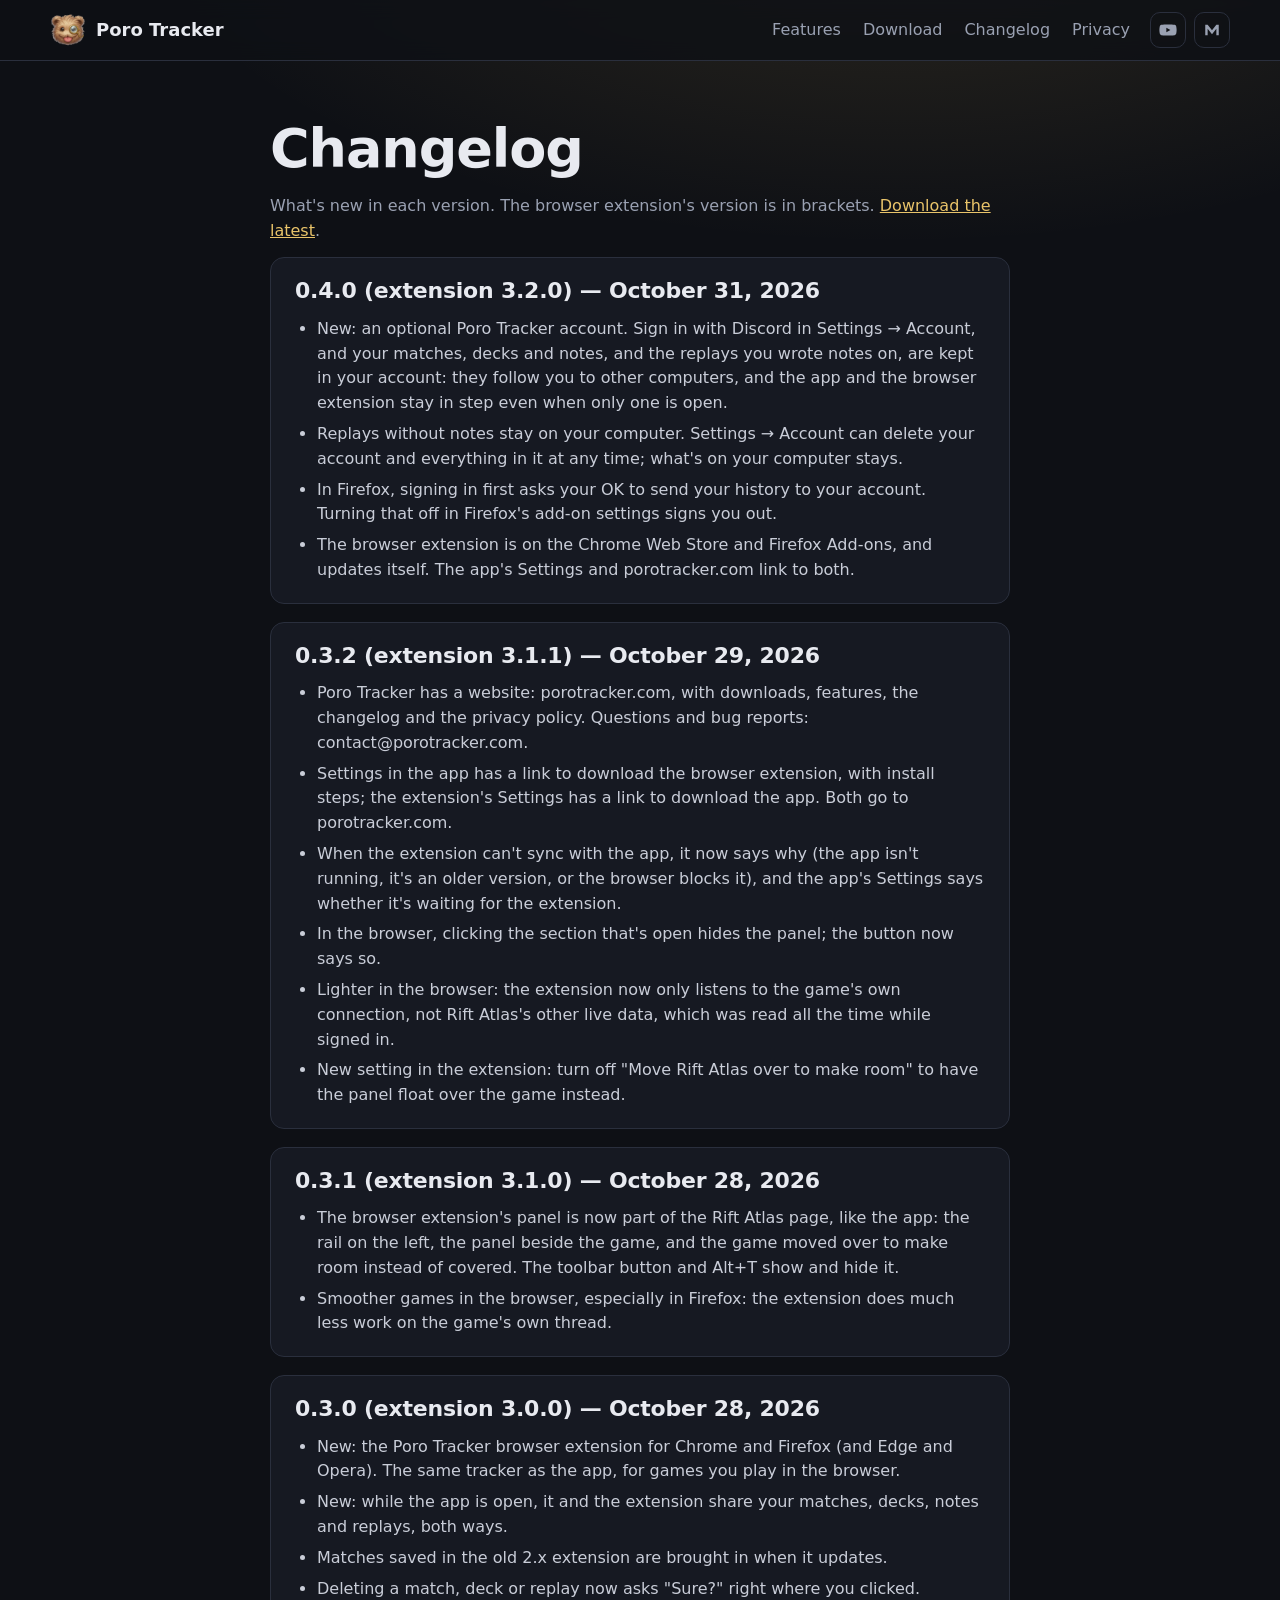
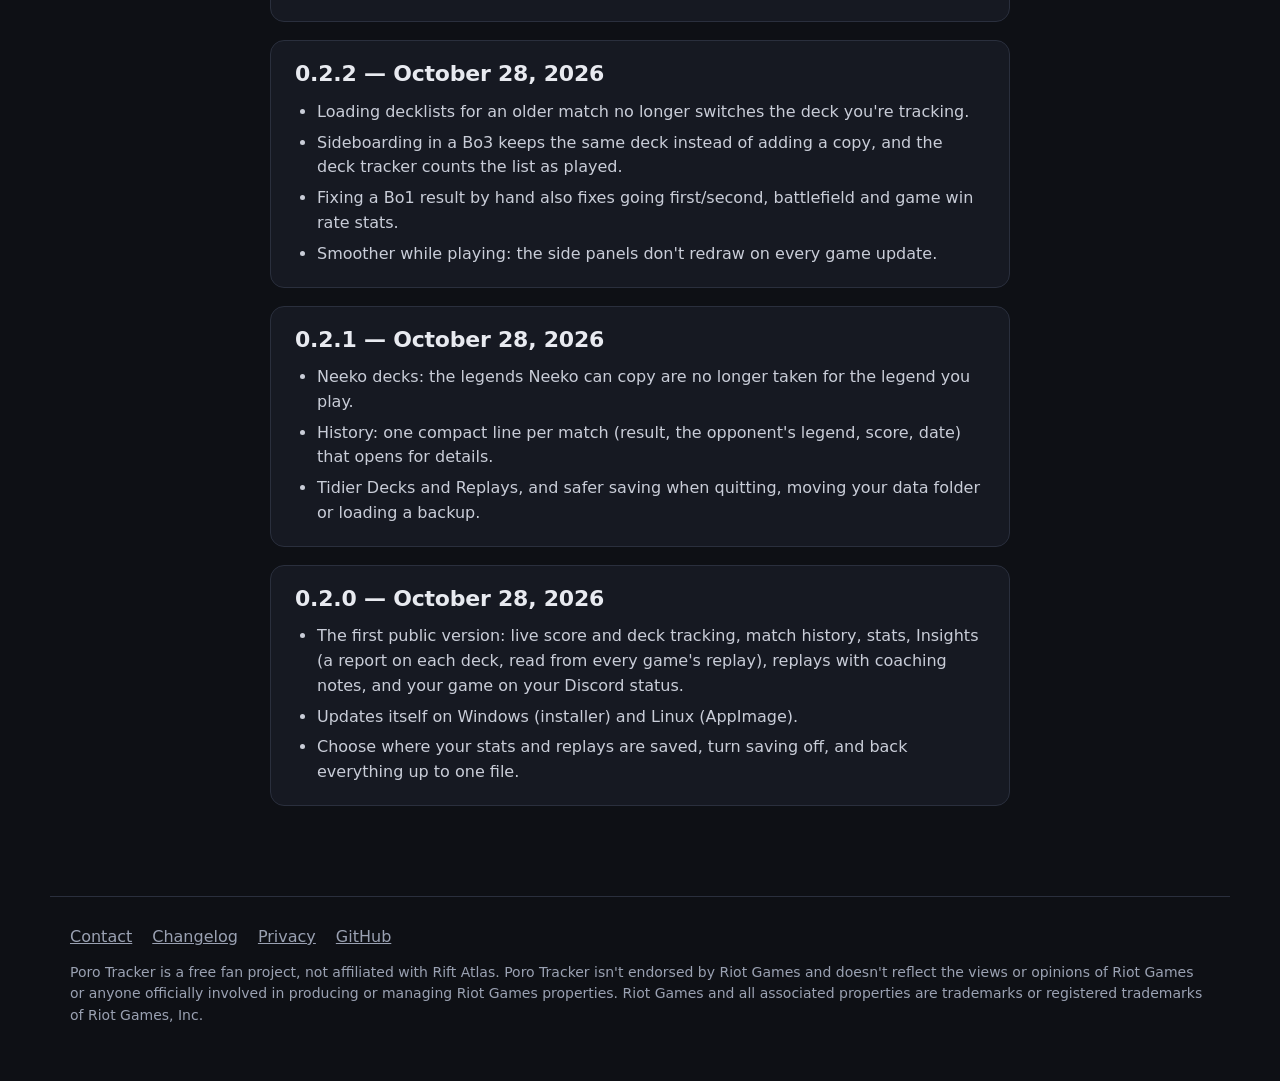
==== changelog.html @ f47eb981 "Website" ====
<!doctype html>
<html lang="en">
  <head>
    <meta charset="UTF-8" />
    <meta name="viewport" content="width=device-width, initial-scale=1" />
    <title>Changelog · Poro Tracker</title>
    <meta name="description" content="What's new in each version of Poro Tracker." />
    <link rel="icon" href="images/favicon.png" />
    <link rel="stylesheet" href="styles.css" />
  </head>
  <body>
    <header class="top">
  <a class="brand" href="./"><img src="images/logo.png" alt="" width="36" height="36" /> Poro Tracker</a>
  <nav aria-label="Site">
    <a href="./#features">Features</a>
    <a href="./#download">Download</a>
    <a href="changelog.html">Changelog</a>
    <a href="privacy.html">Privacy</a>
  </nav>
  <div class="socials">
    <a class="social youtube" href="https://www.youtube.com/@Noobby" target="_blank" rel="noopener" title="YouTube" aria-label="YouTube">
      <svg viewBox="0 0 24 24" aria-hidden="true"><path d="M23 7.2a3 3 0 0 0-2.1-2.1C19 4.6 12 4.6 12 4.6s-7 0-8.9.5A3 3 0 0 0 1 7.2 31 31 0 0 0 .5 12a31 31 0 0 0 .5 4.8 3 3 0 0 0 2.1 2.1c1.9.5 8.9.5 8.9.5s7 0 8.9-.5a3 3 0 0 0 2.1-2.1 31 31 0 0 0 .5-4.8 31 31 0 0 0-.5-4.8ZM9.8 15.1V8.9l5.4 3.1-5.4 3.1Z" /></svg>
    </a>
    <a class="social metafy" href="https://metafy.gg/@noobby" target="_blank" rel="noopener" title="Metafy" aria-label="Metafy">
      <svg viewBox="0 0 24 24" aria-hidden="true"><path d="M3 19V5h3.2L12 12.4 17.8 5H21v14h-3.2v-8.6L12 17.6l-5.8-7.2V19H3Z" /></svg>
    </a>
  </div>
</header>
    <main>
      <section class="page">
        <h1>Changelog</h1>
        <p class="muted">What's new in each version. The browser extension's version is in brackets. <a href="./#download">Download the latest</a>.</p>
        <article class="release"><h2>0.4.0 (extension 3.2.0) — October 31, 2026</h2><ul><li>New: an optional Poro Tracker account. Sign in with Discord in Settings → Account, and your matches, decks and notes, and the replays you wrote notes on, are kept in your account: they follow you to other computers, and the app and the browser extension stay in step even when only one is open.</li><li>Replays without notes stay on your computer. Settings → Account can delete your account and everything in it at any time; what's on your computer stays.</li><li>In Firefox, signing in first asks your OK to send your history to your account. Turning that off in Firefox's add-on settings signs you out.</li><li>The browser extension is on the Chrome Web Store and Firefox Add-ons, and updates itself. The app's Settings and porotracker.com link to both.</li></ul></article>
        <article class="release"><h2>0.3.2 (extension 3.1.1) — October 29, 2026</h2><ul><li>Poro Tracker has a website: porotracker.com, with downloads, features, the changelog and the privacy policy. Questions and bug reports: contact@porotracker.com.</li><li>Settings in the app has a link to download the browser extension, with install steps; the extension's Settings has a link to download the app. Both go to porotracker.com.</li><li>When the extension can't sync with the app, it now says why (the app isn't running, it's an older version, or the browser blocks it), and the app's Settings says whether it's waiting for the extension.</li><li>In the browser, clicking the section that's open hides the panel; the button now says so.</li><li>Lighter in the browser: the extension now only listens to the game's own connection, not Rift Atlas's other live data, which was read all the time while signed in.</li><li>New setting in the extension: turn off "Move Rift Atlas over to make room" to have the panel float over the game instead.</li></ul></article>
        <article class="release"><h2>0.3.1 (extension 3.1.0) — October 28, 2026</h2><ul><li>The browser extension's panel is now part of the Rift Atlas page, like the app: the rail on the left, the panel beside the game, and the game moved over to make room instead of covered. The toolbar button and Alt+T show and hide it.</li><li>Smoother games in the browser, especially in Firefox: the extension does much less work on the game's own thread.</li></ul></article>
        <article class="release"><h2>0.3.0 (extension 3.0.0) — October 28, 2026</h2><ul><li>New: the Poro Tracker browser extension for Chrome and Firefox (and Edge and Opera). The same tracker as the app, for games you play in the browser.</li><li>New: while the app is open, it and the extension share your matches, decks, notes and replays, both ways.</li><li>Matches saved in the old 2.x extension are brought in when it updates.</li><li>Deleting a match, deck or replay now asks "Sure?" right where you clicked.</li></ul></article>
        <article class="release"><h2>0.2.2 — October 28, 2026</h2><ul><li>Loading decklists for an older match no longer switches the deck you're tracking.</li><li>Sideboarding in a Bo3 keeps the same deck instead of adding a copy, and the deck tracker counts the list as played.</li><li>Fixing a Bo1 result by hand also fixes going first/second, battlefield and game win rate stats.</li><li>Smoother while playing: the side panels don't redraw on every game update.</li></ul></article>
        <article class="release"><h2>0.2.1 — October 28, 2026</h2><ul><li>Neeko decks: the legends Neeko can copy are no longer taken for the legend you play.</li><li>History: one compact line per match (result, the opponent's legend, score, date) that opens for details.</li><li>Tidier Decks and Replays, and safer saving when quitting, moving your data folder or loading a backup.</li></ul></article>
        <article class="release"><h2>0.2.0 — October 28, 2026</h2><ul><li>The first public version: live score and deck tracking, match history, stats, Insights (a report on each deck, read from every game's replay), replays with coaching notes, and your game on your Discord status.</li><li>Updates itself on Windows (installer) and Linux (AppImage).</li><li>Choose where your stats and replays are saved, turn saving off, and back everything up to one file.</li></ul></article>
      </section>
    </main>
    <footer>
  <nav aria-label="Footer">
    <a href="mailto:contact@porotracker.com">Contact</a>
  <a href="changelog.html">Changelog</a>
    <a href="privacy.html">Privacy</a>
    <a href="https://github.com/NoobbyTV/poro-tracker-releases/releases/latest" target="_blank" rel="noopener">GitHub</a>
  </nav>
  <p class="small muted">
    Poro Tracker is a free fan project, not affiliated with Rift Atlas. Poro Tracker isn't endorsed by Riot Games and doesn't reflect the views or opinions of
    Riot Games or anyone officially involved in producing or managing Riot Games properties. Riot Games and all associated properties are trademarks or
    registered trademarks of Riot Games, Inc.
  </p>
</footer>
  </body>
</html>
---- styles.css ----
/* Poro Tracker's website: the app's dark and gold look. */

:root {
  color-scheme: dark;
  --bg: #0e1015;
  --panel: #161922;
  --raised: #1d212c;
  --border: #2a2f3d;
  --text: #e8eaf0;
  --muted: #9aa1b2;
  --accent: #d8b25a;
  --accent-strong: #e9c46a;
  --accent-ink: #1a1408;
  --win: #5cc28b;
  --youtube: #ff3b3b;
  --radius: 14px;
  --width: 1180px;
  font-family: "Segoe UI", system-ui, -apple-system, sans-serif;
  font-size: 16px;
  line-height: 1.55;
  color: var(--text);
}

* {
  box-sizing: border-box;
}

body {
  margin: 0;
  background:
    radial-gradient(1100px 520px at 70% -120px, color-mix(in srgb, var(--accent) 16%, transparent), transparent 70%),
    var(--bg);
}

a {
  color: var(--accent-strong);
}

h1,
h2,
h3 {
  line-height: 1.2;
  margin: 0 0 12px;
}

h1 {
  font-size: clamp(34px, 5vw, 54px);
  letter-spacing: -0.02em;
}

h2 {
  font-size: clamp(26px, 3.4vw, 36px);
  letter-spacing: -0.01em;
}

h3 {
  font-size: 22px;
}

p {
  margin: 0 0 14px;
}

.muted {
  color: var(--muted);
}

.small {
  font-size: 14px;
}

.center {
  text-align: center;
}

code {
  font-size: 0.92em;
  padding: 1px 5px;
  border-radius: 5px;
  background: var(--raised);
}

/* ---- Header ---- */

.top {
  position: sticky;
  top: 0;
  z-index: 10;
  display: flex;
  align-items: center;
  gap: 20px;
  padding: 12px max(20px, calc((100vw - var(--width)) / 2));
  background: color-mix(in srgb, var(--bg) 82%, transparent);
  backdrop-filter: blur(10px);
  border-bottom: 1px solid var(--border);
}

.brand {
  display: flex;
  align-items: center;
  gap: 10px;
  color: var(--text);
  font-weight: 700;
  font-size: 18px;
  text-decoration: none;
}

.top nav {
  display: flex;
  gap: 22px;
  margin-left: auto;
}

.top nav a {
  color: var(--muted);
  text-decoration: none;
}

.top nav a:hover {
  color: var(--text);
}

.socials {
  display: flex;
  gap: 8px;
}

.social {
  display: grid;
  place-items: center;
  width: 36px;
  height: 36px;
  border-radius: 10px;
  border: 1px solid var(--border);
  color: var(--muted);
}

.social svg {
  width: 18px;
  height: 18px;
  fill: currentColor;
}

.social.youtube:hover {
  color: var(--youtube);
  border-color: var(--youtube);
}

.social.metafy:hover {
  color: var(--accent-strong);
  border-color: var(--accent);
}

main > section,
footer {
  max-width: var(--width);
  margin: 0 auto;
  padding: 0 20px;
}

/* ---- Buttons ---- */

.button {
  display: inline-flex;
  align-items: center;
  justify-content: center;
  gap: 8px;
  padding: 11px 20px;
  border-radius: 10px;
  border: 1px solid var(--border);
  color: var(--text);
  background: var(--panel);
  font-weight: 600;
  text-decoration: none;
  transition: border-color 0.15s, background 0.15s;
}

.button:hover {
  border-color: var(--muted);
}

.button.primary {
  background: var(--accent);
  border-color: var(--accent);
  color: var(--accent-ink);
}

.button.primary:hover {
  background: var(--accent-strong);
}

.youtube-button:hover {
  border-color: var(--youtube);
}

.cta {
  display: flex;
  flex-wrap: wrap;
  gap: 12px;
  margin: 22px 0 12px;
}

.text-link {
  display: inline-block;
  margin-top: 10px;
  font-size: 14px;
}

/* ---- Hero ---- */

.hero {
  display: grid;
  grid-template-columns: minmax(0, 0.9fr) minmax(0, 1.1fr);
  gap: 44px;
  align-items: center;
  padding-top: 64px !important;
  padding-bottom: 40px !important;
}

.pill {
  display: inline-block;
  margin-bottom: 18px;
  padding: 4px 12px;
  border-radius: 999px;
  border: 1px solid color-mix(in srgb, var(--accent) 50%, transparent);
  color: var(--accent-strong);
  font-size: 14px;
}

.lead {
  font-size: 18px;
  color: #c9cdd8;
}

.hero-shot {
  margin: 0;
}

.hero-shot img,
.shot {
  display: block;
  max-width: 100%;
  height: auto;
  border-radius: var(--radius);
  border: 1px solid var(--border);
  box-shadow: 0 30px 80px -30px rgba(0, 0, 0, 0.8);
}

.hero-shot img {
  transform: perspective(1400px) rotateY(-6deg);
}

/* ---- Highlights ---- */

.strip {
  display: grid;
  grid-template-columns: repeat(3, 1fr);
  gap: 16px;
  margin-top: 20px !important;
}

.strip > div,
.extras > div {
  display: flex;
  flex-direction: column;
  gap: 4px;
  padding: 18px 20px;
  border-radius: var(--radius);
  border: 1px solid var(--border);
  background: var(--panel);
}

.strip span,
.extras span {
  color: var(--muted);
  font-size: 15px;
}

/* ---- Features ---- */

.features {
  padding-top: 90px !important;
}

.features > h2 {
  text-align: center;
  margin-bottom: 50px;
}

.feature {
  display: grid;
  grid-template-columns: minmax(0, 1fr) auto;
  gap: 48px;
  align-items: center;
  margin-bottom: 80px;
}

.feature.flip {
  grid-template-columns: auto minmax(0, 1fr);
}

.feature.flip .feature-text {
  order: 2;
}

.feature .shot.tall {
  max-height: 560px;
  width: auto;
}

.feature.wide {
  grid-template-columns: 1fr;
  gap: 22px;
}

.feature.wide .feature-text {
  max-width: 760px;
}

.feature ul {
  margin: 0;
  padding-left: 20px;
  color: var(--muted);
}

.feature li + li {
  margin-top: 6px;
}

.extras {
  display: grid;
  grid-template-columns: repeat(4, 1fr);
  gap: 16px;
}

/* ---- Download ---- */

.download {
  padding-top: 90px !important;
  text-align: center;
}

.downloads {
  display: grid;
  grid-template-columns: repeat(4, 1fr);
  gap: 16px;
  margin: 28px 0 20px;
  text-align: left;
}

.dl {
  display: flex;
  flex-direction: column;
  align-items: flex-start;
  padding: 22px;
  border-radius: var(--radius);
  border: 1px solid var(--border);
  background: var(--panel);
}

.dl.yours {
  border-color: color-mix(in srgb, var(--accent) 70%, transparent);
  box-shadow: 0 0 0 1px color-mix(in srgb, var(--accent) 30%, transparent);
}

.dl p {
  color: var(--muted);
}

.dl .button {
  margin: 4px 0 12px;
}

.dl details {
  width: 100%;
  font-size: 14px;
  color: var(--muted);
}

.dl summary {
  cursor: pointer;
  color: var(--accent-strong);
}

.dl ol {
  padding-left: 18px;
  margin: 10px 0 0;
}

.dl .tip {
  margin: 14px 0 0;
  padding-top: 12px;
  border-top: 1px solid var(--border);
}

/* ---- Creator ---- */

.creator {
  display: flex;
  align-items: center;
  gap: 24px;
  margin: 100px auto 0 !important;
  max-width: 760px !important;
  padding: 28px !important;
  border-radius: var(--radius);
  border: 1px solid var(--border);
  background: linear-gradient(135deg, color-mix(in srgb, var(--accent) 10%, var(--panel)), var(--panel));
}

.creator h2 {
  font-size: 26px;
  margin-bottom: 4px;
}

.creator .cta {
  margin: 14px 0 0;
}

/* ---- Text pages (privacy, changelog) ---- */

.page {
  max-width: 780px !important;
  padding-top: 56px !important;
}

.page h2 {
  font-size: 24px;
  margin-top: 36px;
}

.page ul {
  padding-left: 22px;
}

.page li + li {
  margin-top: 6px;
}

.release {
  padding: 20px 24px;
  margin-bottom: 18px;
  border-radius: var(--radius);
  border: 1px solid var(--border);
  background: var(--panel);
}

.release h2 {
  margin-top: 0;
  font-size: 22px;
}

.release ul {
  margin: 0;
  color: #c9cdd8;
}

/* ---- Footer ---- */

footer {
  margin-top: 90px !important;
  padding-top: 28px !important;
  padding-bottom: 40px !important;
  border-top: 1px solid var(--border);
}

footer nav {
  display: flex;
  gap: 20px;
  margin-bottom: 12px;
}

footer nav a {
  color: var(--muted);
}

/* ---- Phones and small windows ---- */

@media (max-width: 960px) {
  .hero,
  .feature,
  .feature.flip {
    grid-template-columns: 1fr;
  }

  .feature.flip .feature-text {
    order: 0;
  }

  .hero-shot img {
    transform: none;
  }

  .feature .shot.tall {
    max-height: 480px;
    justify-self: center;
  }

  .downloads,
  .extras {
    grid-template-columns: repeat(2, 1fr);
  }
}

@media (max-width: 640px) {
  .top {
    flex-wrap: wrap;
    gap: 10px 16px;
  }

  .top nav {
    order: 3;
    width: 100%;
    margin-left: 0;
    gap: 18px;
    overflow-x: auto;
  }

  .socials {
    margin-left: auto;
  }

  .hero {
    padding-top: 36px !important;
  }

  .strip,
  .downloads,
  .extras {
    grid-template-columns: 1fr;
  }

  .creator {
    flex-direction: column;
    align-items: flex-start;
  }
}
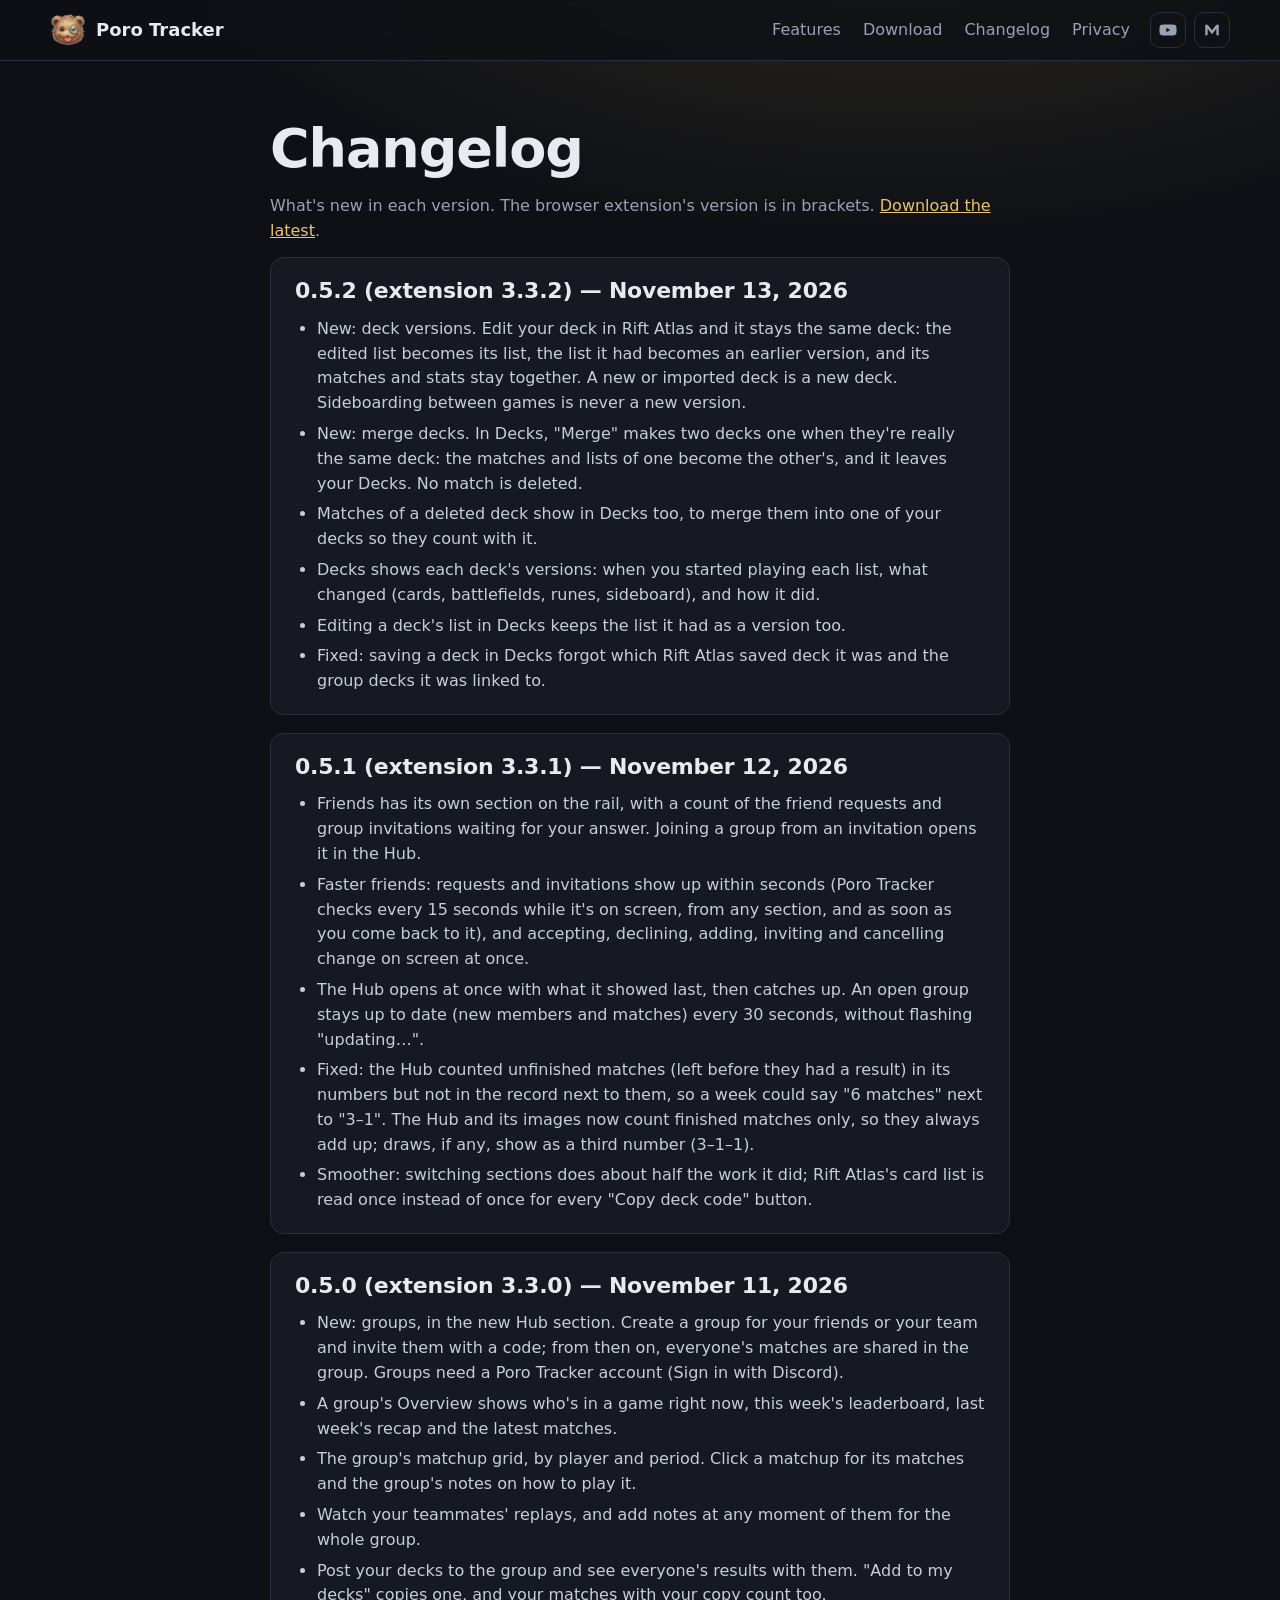
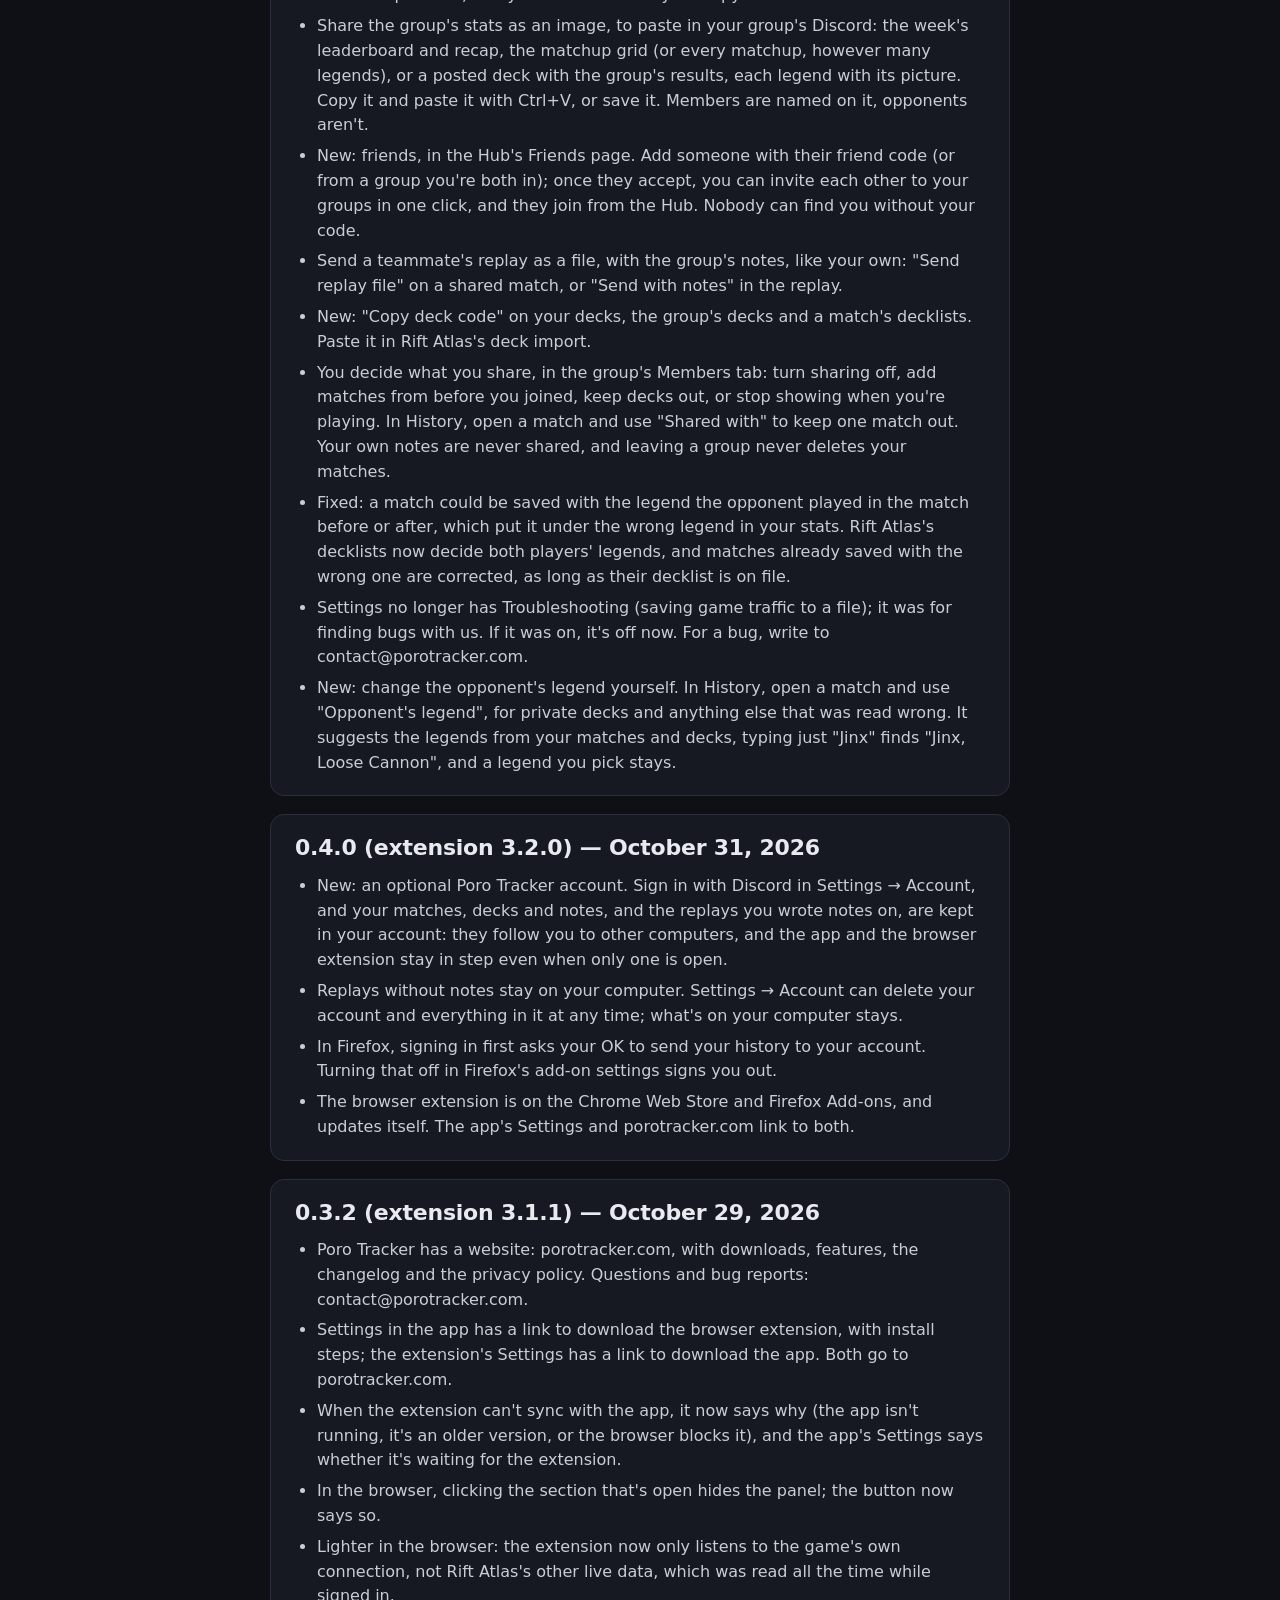
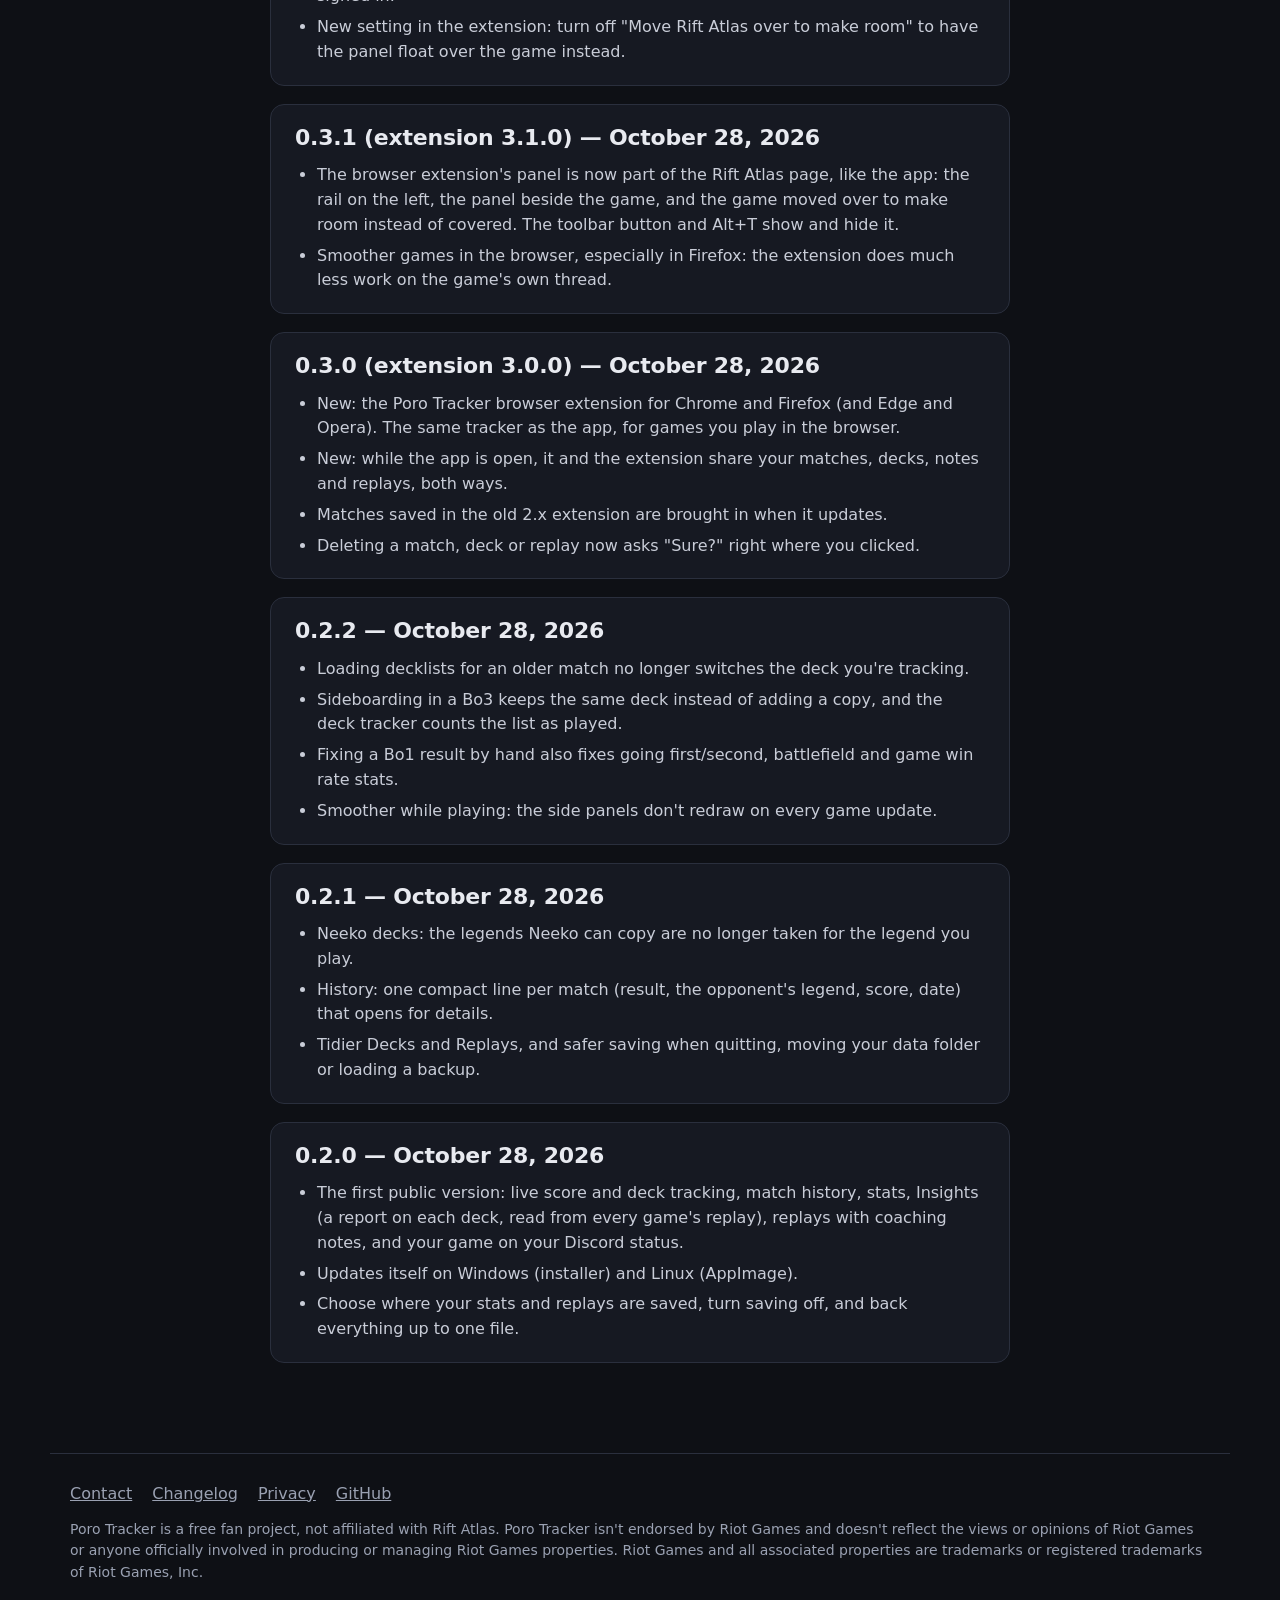
==== commit 35bc2271: "Website" ====
--- a/changelog.html
+++ b/changelog.html
@@ -30,6 +30,9 @@
       <section class="page">
         <h1>Changelog</h1>
         <p class="muted">What's new in each version. The browser extension's version is in brackets. <a href="./#download">Download the latest</a>.</p>
+        <article class="release"><h2>0.5.2 (extension 3.3.2) — November 13, 2026</h2><ul><li>New: deck versions. Edit your deck in Rift Atlas and it stays the same deck: the edited list becomes its list, the list it had becomes an earlier version, and its matches and stats stay together. A new or imported deck is a new deck. Sideboarding between games is never a new version.</li><li>New: merge decks. In Decks, "Merge" makes two decks one when they're really the same deck: the matches and lists of one become the other's, and it leaves your Decks. No match is deleted.</li><li>Matches of a deleted deck show in Decks too, to merge them into one of your decks so they count with it.</li><li>Decks shows each deck's versions: when you started playing each list, what changed (cards, battlefields, runes, sideboard), and how it did.</li><li>Editing a deck's list in Decks keeps the list it had as a version too.</li><li>Fixed: saving a deck in Decks forgot which Rift Atlas saved deck it was and the group decks it was linked to.</li></ul></article>
+        <article class="release"><h2>0.5.1 (extension 3.3.1) — November 12, 2026</h2><ul><li>Friends has its own section on the rail, with a count of the friend requests and group invitations waiting for your answer. Joining a group from an invitation opens it in the Hub.</li><li>Faster friends: requests and invitations show up within seconds (Poro Tracker checks every 15 seconds while it's on screen, from any section, and as soon as you come back to it), and accepting, declining, adding, inviting and cancelling change on screen at once.</li><li>The Hub opens at once with what it showed last, then catches up. An open group stays up to date (new members and matches) every 30 seconds, without flashing "updating…".</li><li>Fixed: the Hub counted unfinished matches (left before they had a result) in its numbers but not in the record next to them, so a week could say "6 matches" next to "3–1". The Hub and its images now count finished matches only, so they always add up; draws, if any, show as a third number (3–1–1).</li><li>Smoother: switching sections does about half the work it did; Rift Atlas's card list is read once instead of once for every "Copy deck code" button.</li></ul></article>
+        <article class="release"><h2>0.5.0 (extension 3.3.0) — November 11, 2026</h2><ul><li>New: groups, in the new Hub section. Create a group for your friends or your team and invite them with a code; from then on, everyone's matches are shared in the group. Groups need a Poro Tracker account (Sign in with Discord).</li><li>A group's Overview shows who's in a game right now, this week's leaderboard, last week's recap and the latest matches.</li><li>The group's matchup grid, by player and period. Click a matchup for its matches and the group's notes on how to play it.</li><li>Watch your teammates' replays, and add notes at any moment of them for the whole group.</li><li>Post your decks to the group and see everyone's results with them. "Add to my decks" copies one, and your matches with your copy count too.</li><li>Share the group's stats as an image, to paste in your group's Discord: the week's leaderboard and recap, the matchup grid (or every matchup, however many legends), or a posted deck with the group's results, each legend with its picture. Copy it and paste it with Ctrl+V, or save it. Members are named on it, opponents aren't.</li><li>New: friends, in the Hub's Friends page. Add someone with their friend code (or from a group you're both in); once they accept, you can invite each other to your groups in one click, and they join from the Hub. Nobody can find you without your code.</li><li>Send a teammate's replay as a file, with the group's notes, like your own: "Send replay file" on a shared match, or "Send with notes" in the replay.</li><li>New: "Copy deck code" on your decks, the group's decks and a match's decklists. Paste it in Rift Atlas's deck import.</li><li>You decide what you share, in the group's Members tab: turn sharing off, add matches from before you joined, keep decks out, or stop showing when you're playing. In History, open a match and use "Shared with" to keep one match out. Your own notes are never shared, and leaving a group never deletes your matches.</li><li>Fixed: a match could be saved with the legend the opponent played in the match before or after, which put it under the wrong legend in your stats. Rift Atlas's decklists now decide both players' legends, and matches already saved with the wrong one are corrected, as long as their decklist is on file.</li><li>Settings no longer has Troubleshooting (saving game traffic to a file); it was for finding bugs with us. If it was on, it's off now. For a bug, write to contact@porotracker.com.</li><li>New: change the opponent's legend yourself. In History, open a match and use "Opponent's legend", for private decks and anything else that was read wrong. It suggests the legends from your matches and decks, typing just "Jinx" finds "Jinx, Loose Cannon", and a legend you pick stays.</li></ul></article>
         <article class="release"><h2>0.4.0 (extension 3.2.0) — October 31, 2026</h2><ul><li>New: an optional Poro Tracker account. Sign in with Discord in Settings → Account, and your matches, decks and notes, and the replays you wrote notes on, are kept in your account: they follow you to other computers, and the app and the browser extension stay in step even when only one is open.</li><li>Replays without notes stay on your computer. Settings → Account can delete your account and everything in it at any time; what's on your computer stays.</li><li>In Firefox, signing in first asks your OK to send your history to your account. Turning that off in Firefox's add-on settings signs you out.</li><li>The browser extension is on the Chrome Web Store and Firefox Add-ons, and updates itself. The app's Settings and porotracker.com link to both.</li></ul></article>
         <article class="release"><h2>0.3.2 (extension 3.1.1) — October 29, 2026</h2><ul><li>Poro Tracker has a website: porotracker.com, with downloads, features, the changelog and the privacy policy. Questions and bug reports: contact@porotracker.com.</li><li>Settings in the app has a link to download the browser extension, with install steps; the extension's Settings has a link to download the app. Both go to porotracker.com.</li><li>When the extension can't sync with the app, it now says why (the app isn't running, it's an older version, or the browser blocks it), and the app's Settings says whether it's waiting for the extension.</li><li>In the browser, clicking the section that's open hides the panel; the button now says so.</li><li>Lighter in the browser: the extension now only listens to the game's own connection, not Rift Atlas's other live data, which was read all the time while signed in.</li><li>New setting in the extension: turn off "Move Rift Atlas over to make room" to have the panel float over the game instead.</li></ul></article>
         <article class="release"><h2>0.3.1 (extension 3.1.0) — October 28, 2026</h2><ul><li>The browser extension's panel is now part of the Rift Atlas page, like the app: the rail on the left, the panel beside the game, and the game moved over to make room instead of covered. The toolbar button and Alt+T show and hide it.</li><li>Smoother games in the browser, especially in Firefox: the extension does much less work on the game's own thread.</li></ul></article>
--- a/styles.css
+++ b/styles.css
@@ -534,3 +534,31 @@
     align-items: flex-start;
   }
 }
+
+/* The invite page (join.html) */
+
+.invite {
+  display: inline-flex;
+  flex-direction: column;
+  align-items: flex-start;
+  gap: 8px;
+  margin: 8px 0 20px;
+  padding: 16px 20px;
+  border: 1px dashed currentColor;
+  border-radius: 10px;
+}
+
+.invite-code {
+  font-size: 34px;
+  font-weight: 700;
+  letter-spacing: 0.14em;
+  font-family: Consolas, "Cascadia Mono", monospace;
+}
+
+.join ol {
+  padding-left: 20px;
+}
+
+.join ol li + li {
+  margin-top: 8px;
+}
